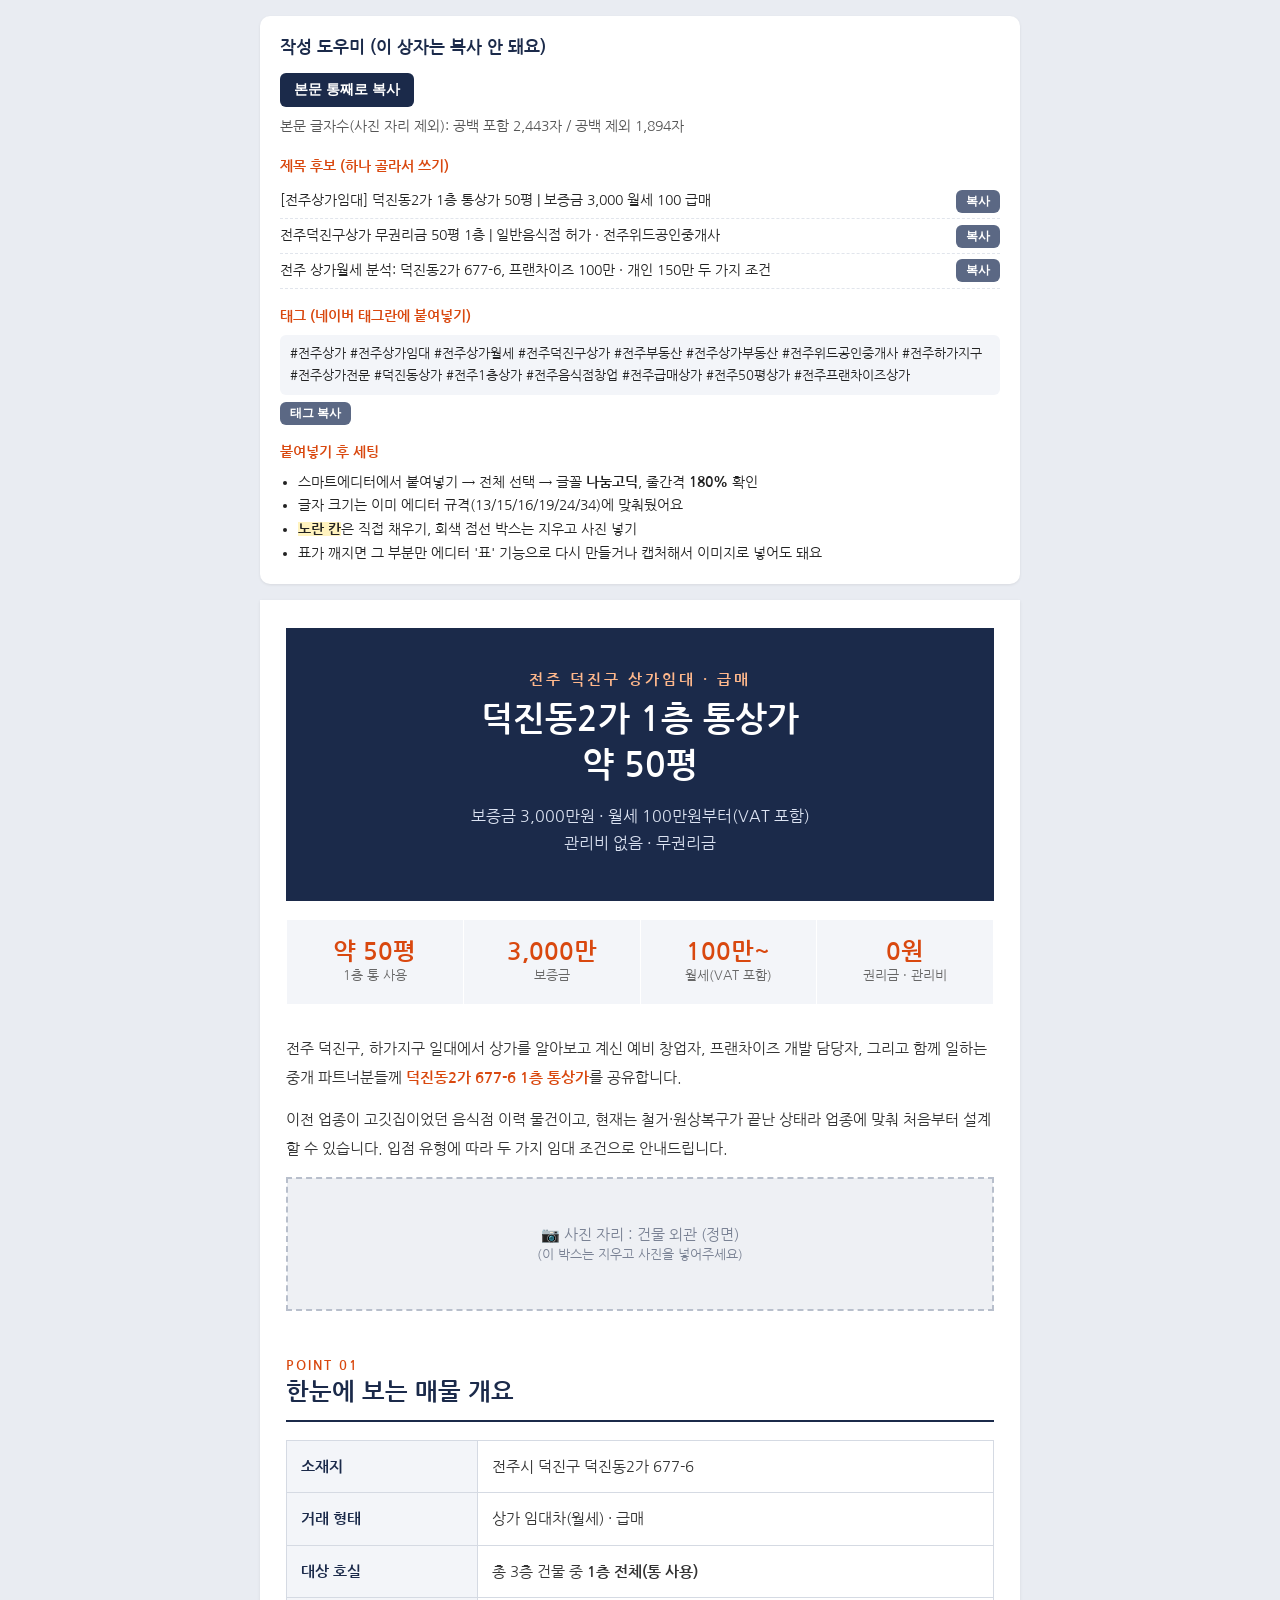
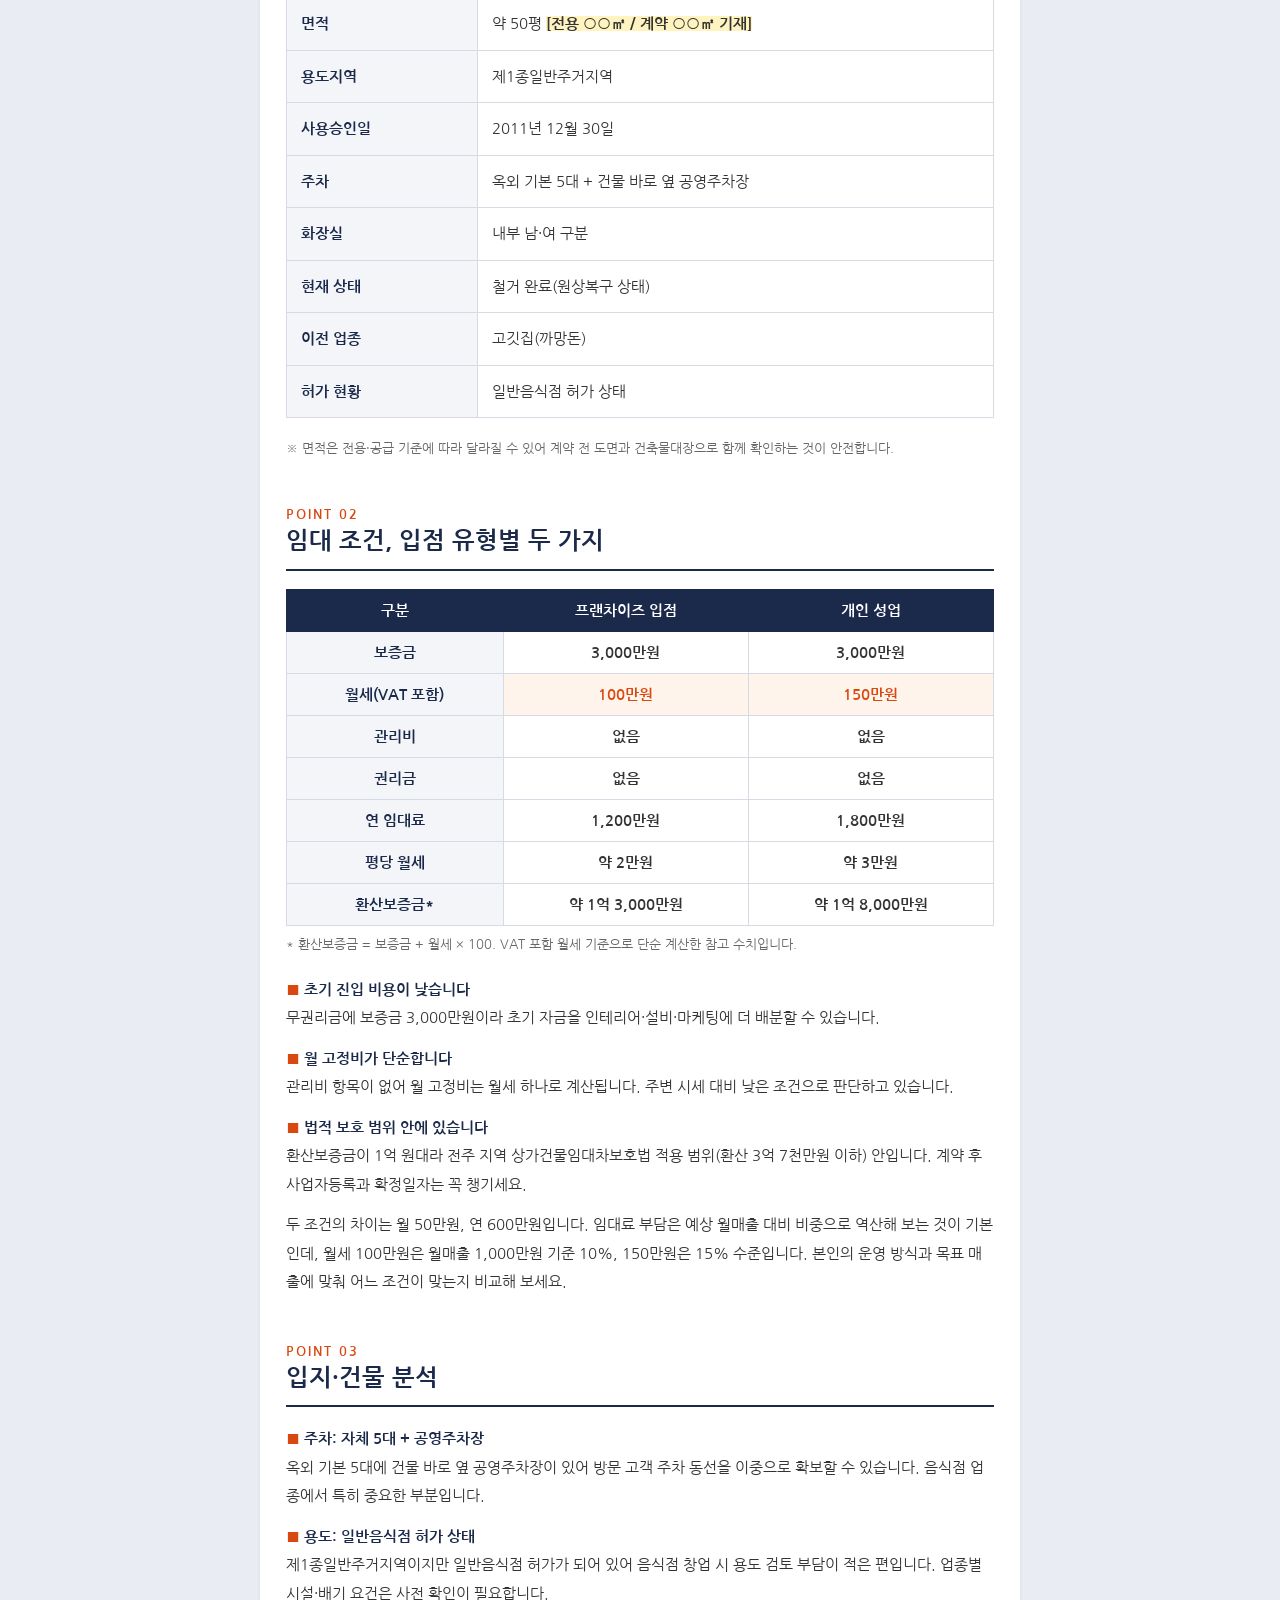
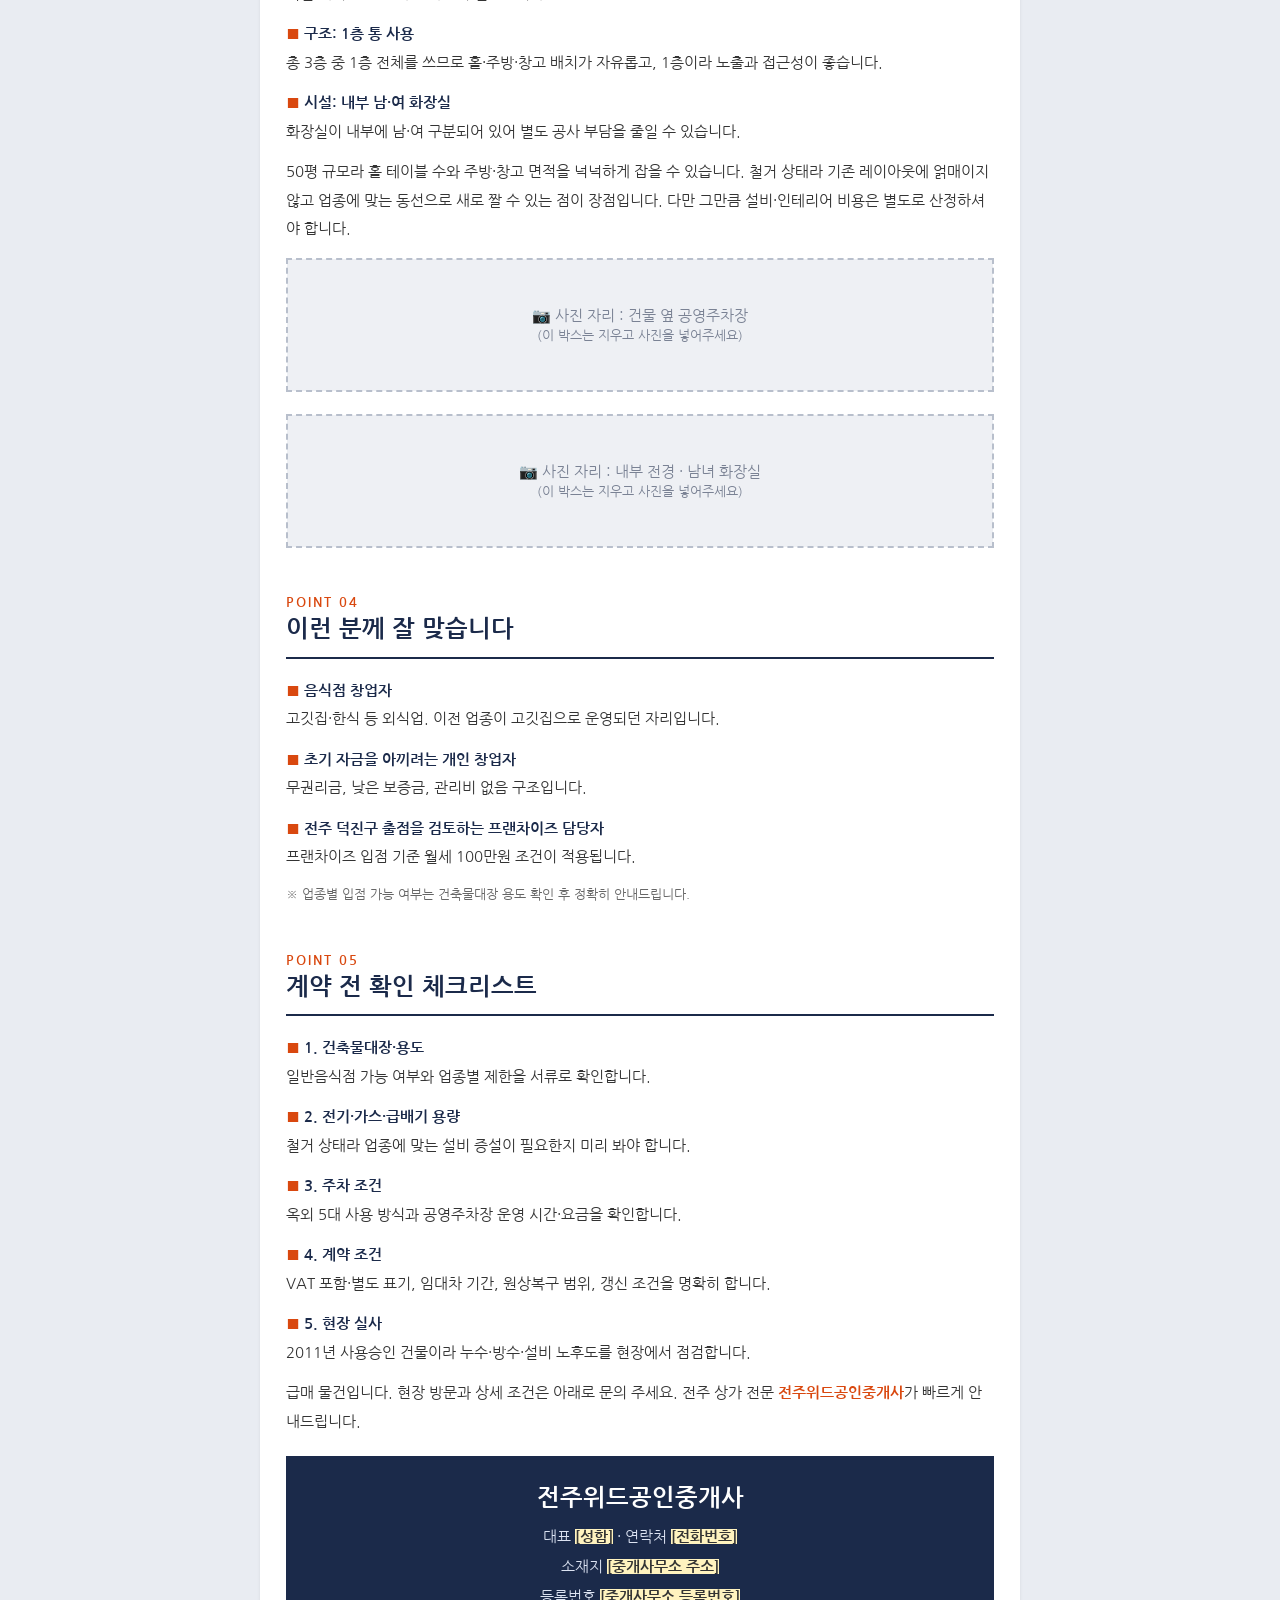
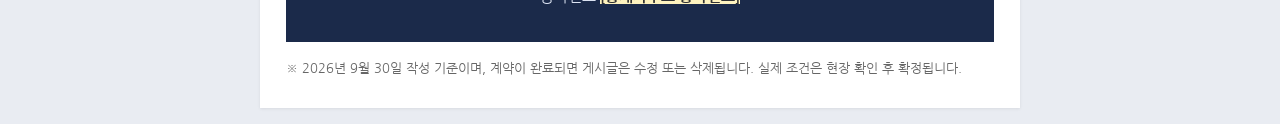
==== 02_WORKING/BLOG/naver_blog_jeonju_deokjin_sanggu_v1.html @ 14309a34 "docs: 네이버 블로그 초안 추가 (전주 덕진동2가 상가임대) Co-Authored-By: Claude Sonnet 5.5 <noreply@anthropic.com> Claude" ====
<!DOCTYPE html>
<html lang="ko">
<head>
<meta charset="utf-8">
<meta name="viewport" content="width=device-width, initial-scale=1">
<title>네이버 블로그 초안 덕진동2가</title>
<link href="https://fonts.googleapis.com/css2?family=Nanum+Gothic:wght@400;700&display=swap" rel="stylesheet">
<style>
  body { margin:0; background:#E9ECF2; font-family:'Nanum Gothic','Malgun Gothic',sans-serif; color:#222; }
  .wrap { max-width:760px; margin:0 auto; padding:16px; }
  .helper { background:#fff; border-radius:10px; padding:18px 20px; margin-bottom:16px; font-size:14px; line-height:1.7; box-shadow:0 1px 3px rgba(0,0,0,.08); }
  .helper h1 { font-size:17px; margin:0 0 10px; color:#1B2A4A; }
  .helper h2 { font-size:14px; margin:16px 0 6px; color:#D9480F; }
  .helper button { cursor:pointer; border:0; border-radius:6px; padding:8px 14px; font-size:14px; font-weight:bold; background:#1B2A4A; color:#fff; }
  .helper button.sm { padding:3px 10px; font-size:12px; margin-left:6px; background:#5B6884; }
  .helper .row { display:flex; align-items:center; justify-content:space-between; gap:8px; padding:5px 0; border-bottom:1px dashed #E1E5EC; }
  .helper .tags { word-break:break-all; background:#F3F5F9; padding:8px 10px; border-radius:6px; font-size:13px; }
  .helper .msg { display:inline-block; margin-left:10px; color:#0B7A3B; font-weight:bold; }
  .helper ul { margin:4px 0 0; padding-left:18px; }
  .stage { background:#fff; padding:28px 26px; box-shadow:0 1px 3px rgba(0,0,0,.08); }
</style>
</head>
<body>
<div class="wrap">

<div class="helper">
  <h1>작성 도우미 (이 상자는 복사 안 돼요)</h1>
  <button onclick="copyPost()">본문 통째로 복사</button><span class="msg" id="msg"></span>
  <div style="margin-top:8px;color:#555;" id="count"></div>

  <h2>제목 후보 (하나 골라서 쓰기)</h2>
  <div class="row"><span>[전주상가임대] 덕진동2가 1층 통상가 50평 | 보증금 3,000 월세 100 급매</span><button class="sm" onclick="copyText(this,'[전주상가임대] 덕진동2가 1층 통상가 50평 | 보증금 3,000 월세 100 급매')">복사</button></div><div class="row"><span>전주덕진구상가 무권리금 50평 1층 | 일반음식점 허가 · 전주위드공인중개사</span><button class="sm" onclick="copyText(this,'전주덕진구상가 무권리금 50평 1층 | 일반음식점 허가 · 전주위드공인중개사')">복사</button></div><div class="row"><span>전주 상가월세 분석: 덕진동2가 677-6, 프랜차이즈 100만 · 개인 150만 두 가지 조건</span><button class="sm" onclick="copyText(this,'전주 상가월세 분석: 덕진동2가 677-6, 프랜차이즈 100만 · 개인 150만 두 가지 조건')">복사</button></div>

  <h2>태그 (네이버 태그란에 붙여넣기)</h2>
  <div class="tags" id="tags">#전주상가 #전주상가임대 #전주상가월세 #전주덕진구상가 #전주부동산 #전주상가부동산 #전주위드공인중개사 #전주하가지구 #전주상가전문 #덕진동상가 #전주1층상가 #전주음식점창업 #전주급매상가 #전주50평상가 #전주프랜차이즈상가</div>
  <div style="margin-top:6px;"><button class="sm" style="margin-left:0" onclick="copyText(this, document.getElementById('tags').textContent)">태그 복사</button></div>

  <h2>붙여넣기 후 세팅</h2>
  <ul>
    <li>스마트에디터에서 붙여넣기 → 전체 선택 → 글꼴 <b>나눔고딕</b>, 줄간격 <b>180%</b> 확인</li>
    <li>글자 크기는 이미 에디터 규격(13/15/16/19/24/34)에 맞춰뒀어요</li>
    <li><span style="background:#FFF3BF;font-weight:bold;">노란 칸</span>은 직접 채우기, 회색 점선 박스는 지우고 사진 넣기</li>
    <li>표가 깨지면 그 부분만 에디터 '표' 기능으로 다시 만들거나 캡처해서 이미지로 넣어도 돼요</li>
  </ul>
</div>

<div class="stage">
<div id="post">
<table width="100%" cellpadding="0" cellspacing="0" border="0" style="margin:0 0 18px;border-collapse:collapse;"><tr><td align="center" bgcolor="#1B2A4A" style="font-family:'나눔고딕','Nanum Gothic','Malgun Gothic',sans-serif;padding:44px 20px;"><p style="font-family:'나눔고딕','Nanum Gothic','Malgun Gothic',sans-serif;margin:0 0 10px;font-size:15px;font-weight:bold;color:#FFB88C;letter-spacing:3px;">전주 덕진구 상가임대 · 급매</p><p style="font-family:'나눔고딕','Nanum Gothic','Malgun Gothic',sans-serif;margin:0 0 14px;font-size:34px;font-weight:bold;color:#FFFFFF;line-height:1.35;">덕진동2가 1층 통상가<br>약 50평</p><p style="font-family:'나눔고딕','Nanum Gothic','Malgun Gothic',sans-serif;margin:0;font-size:16px;color:#DCE3F2;line-height:1.7;">보증금 3,000만원 · 월세 100만원부터(VAT 포함)<br>관리비 없음 · 무권리금</p></td></tr></table>
<table width="100%" cellpadding="0" cellspacing="0" border="0" style="margin:0 0 30px;border-collapse:collapse;"><tr><td align="center" bgcolor="#F3F5F9" width="25%" style="font-family:'나눔고딕','Nanum Gothic','Malgun Gothic',sans-serif;padding:20px 4px;border:1px solid #FFFFFF;"><p style="font-family:'나눔고딕','Nanum Gothic','Malgun Gothic',sans-serif;margin:0 0 4px;font-size:24px;font-weight:bold;color:#D9480F;">약 50평</p><p style="font-family:'나눔고딕','Nanum Gothic','Malgun Gothic',sans-serif;margin:0;font-size:13px;color:#666666;">1층 통 사용</p></td><td align="center" bgcolor="#F3F5F9" width="25%" style="font-family:'나눔고딕','Nanum Gothic','Malgun Gothic',sans-serif;padding:20px 4px;border:1px solid #FFFFFF;"><p style="font-family:'나눔고딕','Nanum Gothic','Malgun Gothic',sans-serif;margin:0 0 4px;font-size:24px;font-weight:bold;color:#D9480F;">3,000만</p><p style="font-family:'나눔고딕','Nanum Gothic','Malgun Gothic',sans-serif;margin:0;font-size:13px;color:#666666;">보증금</p></td><td align="center" bgcolor="#F3F5F9" width="25%" style="font-family:'나눔고딕','Nanum Gothic','Malgun Gothic',sans-serif;padding:20px 4px;border:1px solid #FFFFFF;"><p style="font-family:'나눔고딕','Nanum Gothic','Malgun Gothic',sans-serif;margin:0 0 4px;font-size:24px;font-weight:bold;color:#D9480F;">100만~</p><p style="font-family:'나눔고딕','Nanum Gothic','Malgun Gothic',sans-serif;margin:0;font-size:13px;color:#666666;">월세(VAT 포함)</p></td><td align="center" bgcolor="#F3F5F9" width="25%" style="font-family:'나눔고딕','Nanum Gothic','Malgun Gothic',sans-serif;padding:20px 4px;border:1px solid #FFFFFF;"><p style="font-family:'나눔고딕','Nanum Gothic','Malgun Gothic',sans-serif;margin:0 0 4px;font-size:24px;font-weight:bold;color:#D9480F;">0원</p><p style="font-family:'나눔고딕','Nanum Gothic','Malgun Gothic',sans-serif;margin:0;font-size:13px;color:#666666;">권리금 · 관리비</p></td></tr></table>
<p style="font-family:'나눔고딕','Nanum Gothic','Malgun Gothic',sans-serif;margin:0 0 14px;font-size:15px;line-height:1.9;color:#333333;text-align:left;">전주 덕진구, 하가지구 일대에서 상가를 알아보고 계신 예비 창업자, 프랜차이즈 개발 담당자, 그리고 함께 일하는 중개 파트너분들께 <b style="color:#D9480F;">덕진동2가 677-6 1층 통상가</b>를 공유합니다.</p>
<p style="font-family:'나눔고딕','Nanum Gothic','Malgun Gothic',sans-serif;margin:0 0 14px;font-size:15px;line-height:1.9;color:#333333;text-align:left;">이전 업종이 고깃집이었던 음식점 이력 물건이고, 현재는 철거·원상복구가 끝난 상태라 업종에 맞춰 처음부터 설계할 수 있습니다. 입점 유형에 따라 두 가지 임대 조건으로 안내드립니다.</p>
<table data-ph="1" width="100%" cellpadding="0" cellspacing="0" border="0" style="margin:6px 0 22px;border-collapse:collapse;"><tr><td align="center" bgcolor="#EEF0F4" style="font-family:'나눔고딕','Nanum Gothic','Malgun Gothic',sans-serif;padding:46px 10px;border:2px dashed #B8BFCC;font-size:15px;color:#7A8294;">📷 사진 자리 : 건물 외관 (정면)<br><span style="font-size:13px;">(이 박스는 지우고 사진을 넣어주세요)</span></td></tr></table>
<p style="font-family:'나눔고딕','Nanum Gothic','Malgun Gothic',sans-serif;margin:48px 0 4px;font-size:13px;font-weight:bold;color:#D9480F;letter-spacing:2px;">POINT 01</p>
<p style="font-family:'나눔고딕','Nanum Gothic','Malgun Gothic',sans-serif;margin:0 0 18px;padding-bottom:10px;font-size:24px;font-weight:bold;color:#1B2A4A;line-height:1.4;border-bottom:2px solid #1B2A4A;">한눈에 보는 매물 개요</p>
<table width="100%" cellpadding="0" cellspacing="0" border="0" style="margin:0 0 20px;border-collapse:collapse;">
<tr><td width="27%" bgcolor="#F3F5F9" style="font-family:'나눔고딕','Nanum Gothic','Malgun Gothic',sans-serif;padding:13px 14px;border:1px solid #D5DAE3;font-size:15px;font-weight:bold;color:#1B2A4A;">소재지</td><td style="font-family:'나눔고딕','Nanum Gothic','Malgun Gothic',sans-serif;padding:13px 14px;border:1px solid #D5DAE3;font-size:15px;color:#333333;line-height:1.7;">전주시 덕진구 덕진동2가 677-6</td></tr>
<tr><td width="27%" bgcolor="#F3F5F9" style="font-family:'나눔고딕','Nanum Gothic','Malgun Gothic',sans-serif;padding:13px 14px;border:1px solid #D5DAE3;font-size:15px;font-weight:bold;color:#1B2A4A;">거래 형태</td><td style="font-family:'나눔고딕','Nanum Gothic','Malgun Gothic',sans-serif;padding:13px 14px;border:1px solid #D5DAE3;font-size:15px;color:#333333;line-height:1.7;">상가 임대차(월세) · 급매</td></tr>
<tr><td width="27%" bgcolor="#F3F5F9" style="font-family:'나눔고딕','Nanum Gothic','Malgun Gothic',sans-serif;padding:13px 14px;border:1px solid #D5DAE3;font-size:15px;font-weight:bold;color:#1B2A4A;">대상 호실</td><td style="font-family:'나눔고딕','Nanum Gothic','Malgun Gothic',sans-serif;padding:13px 14px;border:1px solid #D5DAE3;font-size:15px;color:#333333;line-height:1.7;">총 3층 건물 중 <b>1층 전체(통 사용)</b></td></tr>
<tr><td width="27%" bgcolor="#F3F5F9" style="font-family:'나눔고딕','Nanum Gothic','Malgun Gothic',sans-serif;padding:13px 14px;border:1px solid #D5DAE3;font-size:15px;font-weight:bold;color:#1B2A4A;">면적</td><td style="font-family:'나눔고딕','Nanum Gothic','Malgun Gothic',sans-serif;padding:13px 14px;border:1px solid #D5DAE3;font-size:15px;color:#333333;line-height:1.7;">약 50평 <span style="background-color:#FFF3BF;font-weight:bold;color:#333333;">[전용 ○○㎡ / 계약 ○○㎡ 기재]</span></td></tr>
<tr><td width="27%" bgcolor="#F3F5F9" style="font-family:'나눔고딕','Nanum Gothic','Malgun Gothic',sans-serif;padding:13px 14px;border:1px solid #D5DAE3;font-size:15px;font-weight:bold;color:#1B2A4A;">용도지역</td><td style="font-family:'나눔고딕','Nanum Gothic','Malgun Gothic',sans-serif;padding:13px 14px;border:1px solid #D5DAE3;font-size:15px;color:#333333;line-height:1.7;">제1종일반주거지역</td></tr>
<tr><td width="27%" bgcolor="#F3F5F9" style="font-family:'나눔고딕','Nanum Gothic','Malgun Gothic',sans-serif;padding:13px 14px;border:1px solid #D5DAE3;font-size:15px;font-weight:bold;color:#1B2A4A;">사용승인일</td><td style="font-family:'나눔고딕','Nanum Gothic','Malgun Gothic',sans-serif;padding:13px 14px;border:1px solid #D5DAE3;font-size:15px;color:#333333;line-height:1.7;">2011년 12월 30일</td></tr>
<tr><td width="27%" bgcolor="#F3F5F9" style="font-family:'나눔고딕','Nanum Gothic','Malgun Gothic',sans-serif;padding:13px 14px;border:1px solid #D5DAE3;font-size:15px;font-weight:bold;color:#1B2A4A;">주차</td><td style="font-family:'나눔고딕','Nanum Gothic','Malgun Gothic',sans-serif;padding:13px 14px;border:1px solid #D5DAE3;font-size:15px;color:#333333;line-height:1.7;">옥외 기본 5대 + 건물 바로 옆 공영주차장</td></tr>
<tr><td width="27%" bgcolor="#F3F5F9" style="font-family:'나눔고딕','Nanum Gothic','Malgun Gothic',sans-serif;padding:13px 14px;border:1px solid #D5DAE3;font-size:15px;font-weight:bold;color:#1B2A4A;">화장실</td><td style="font-family:'나눔고딕','Nanum Gothic','Malgun Gothic',sans-serif;padding:13px 14px;border:1px solid #D5DAE3;font-size:15px;color:#333333;line-height:1.7;">내부 남·여 구분</td></tr>
<tr><td width="27%" bgcolor="#F3F5F9" style="font-family:'나눔고딕','Nanum Gothic','Malgun Gothic',sans-serif;padding:13px 14px;border:1px solid #D5DAE3;font-size:15px;font-weight:bold;color:#1B2A4A;">현재 상태</td><td style="font-family:'나눔고딕','Nanum Gothic','Malgun Gothic',sans-serif;padding:13px 14px;border:1px solid #D5DAE3;font-size:15px;color:#333333;line-height:1.7;">철거 완료(원상복구 상태)</td></tr>
<tr><td width="27%" bgcolor="#F3F5F9" style="font-family:'나눔고딕','Nanum Gothic','Malgun Gothic',sans-serif;padding:13px 14px;border:1px solid #D5DAE3;font-size:15px;font-weight:bold;color:#1B2A4A;">이전 업종</td><td style="font-family:'나눔고딕','Nanum Gothic','Malgun Gothic',sans-serif;padding:13px 14px;border:1px solid #D5DAE3;font-size:15px;color:#333333;line-height:1.7;">고깃집(까망돈)</td></tr>
<tr><td width="27%" bgcolor="#F3F5F9" style="font-family:'나눔고딕','Nanum Gothic','Malgun Gothic',sans-serif;padding:13px 14px;border:1px solid #D5DAE3;font-size:15px;font-weight:bold;color:#1B2A4A;">허가 현황</td><td style="font-family:'나눔고딕','Nanum Gothic','Malgun Gothic',sans-serif;padding:13px 14px;border:1px solid #D5DAE3;font-size:15px;color:#333333;line-height:1.7;">일반음식점 허가 상태</td></tr>
</table>
<p style="font-family:'나눔고딕','Nanum Gothic','Malgun Gothic',sans-serif;margin:0 0 6px;font-size:13px;line-height:1.7;color:#666666;text-align:left;">※ 면적은 전용·공급 기준에 따라 달라질 수 있어 계약 전 도면과 건축물대장으로 함께 확인하는 것이 안전합니다.</p>
<p style="font-family:'나눔고딕','Nanum Gothic','Malgun Gothic',sans-serif;margin:48px 0 4px;font-size:13px;font-weight:bold;color:#D9480F;letter-spacing:2px;">POINT 02</p>
<p style="font-family:'나눔고딕','Nanum Gothic','Malgun Gothic',sans-serif;margin:0 0 18px;padding-bottom:10px;font-size:24px;font-weight:bold;color:#1B2A4A;line-height:1.4;border-bottom:2px solid #1B2A4A;">임대 조건, 입점 유형별 두 가지</p>
<table width="100%" cellpadding="0" cellspacing="0" border="0" style="margin:0 0 8px;border-collapse:collapse;">
<tr><td align="center" bgcolor="#1B2A4A" style="font-family:'나눔고딕','Nanum Gothic','Malgun Gothic',sans-serif;padding:13px 8px;border:1px solid #1B2A4A;font-size:15px;font-weight:bold;color:#FFFFFF;">구분</td><td align="center" bgcolor="#1B2A4A" style="font-family:'나눔고딕','Nanum Gothic','Malgun Gothic',sans-serif;padding:13px 8px;border:1px solid #1B2A4A;font-size:15px;font-weight:bold;color:#FFFFFF;">프랜차이즈 입점</td><td align="center" bgcolor="#1B2A4A" style="font-family:'나눔고딕','Nanum Gothic','Malgun Gothic',sans-serif;padding:13px 8px;border:1px solid #1B2A4A;font-size:15px;font-weight:bold;color:#FFFFFF;">개인 성업</td></tr>
<tr><td align="center" bgcolor="#F3F5F9" style="font-family:'나눔고딕','Nanum Gothic','Malgun Gothic',sans-serif;padding:13px 8px;border:1px solid #D5DAE3;font-size:15px;font-weight:bold;color:#1B2A4A;">보증금</td><td align="center" bgcolor="#FFFFFF" style="font-family:'나눔고딕','Nanum Gothic','Malgun Gothic',sans-serif;padding:13px 8px;border:1px solid #D5DAE3;font-size:15px;font-weight:bold;color:#333333;">3,000만원</td><td align="center" bgcolor="#FFFFFF" style="font-family:'나눔고딕','Nanum Gothic','Malgun Gothic',sans-serif;padding:13px 8px;border:1px solid #D5DAE3;font-size:15px;font-weight:bold;color:#333333;">3,000만원</td></tr>
<tr><td align="center" bgcolor="#F3F5F9" style="font-family:'나눔고딕','Nanum Gothic','Malgun Gothic',sans-serif;padding:13px 8px;border:1px solid #D5DAE3;font-size:15px;font-weight:bold;color:#1B2A4A;">월세(VAT 포함)</td><td align="center" bgcolor="#FFF4EC" style="font-family:'나눔고딕','Nanum Gothic','Malgun Gothic',sans-serif;padding:13px 8px;border:1px solid #D5DAE3;font-size:15px;font-weight:bold;color:#D9480F;">100만원</td><td align="center" bgcolor="#FFF4EC" style="font-family:'나눔고딕','Nanum Gothic','Malgun Gothic',sans-serif;padding:13px 8px;border:1px solid #D5DAE3;font-size:15px;font-weight:bold;color:#D9480F;">150만원</td></tr>
<tr><td align="center" bgcolor="#F3F5F9" style="font-family:'나눔고딕','Nanum Gothic','Malgun Gothic',sans-serif;padding:13px 8px;border:1px solid #D5DAE3;font-size:15px;font-weight:bold;color:#1B2A4A;">관리비</td><td align="center" bgcolor="#FFFFFF" style="font-family:'나눔고딕','Nanum Gothic','Malgun Gothic',sans-serif;padding:13px 8px;border:1px solid #D5DAE3;font-size:15px;font-weight:bold;color:#333333;">없음</td><td align="center" bgcolor="#FFFFFF" style="font-family:'나눔고딕','Nanum Gothic','Malgun Gothic',sans-serif;padding:13px 8px;border:1px solid #D5DAE3;font-size:15px;font-weight:bold;color:#333333;">없음</td></tr>
<tr><td align="center" bgcolor="#F3F5F9" style="font-family:'나눔고딕','Nanum Gothic','Malgun Gothic',sans-serif;padding:13px 8px;border:1px solid #D5DAE3;font-size:15px;font-weight:bold;color:#1B2A4A;">권리금</td><td align="center" bgcolor="#FFFFFF" style="font-family:'나눔고딕','Nanum Gothic','Malgun Gothic',sans-serif;padding:13px 8px;border:1px solid #D5DAE3;font-size:15px;font-weight:bold;color:#333333;">없음</td><td align="center" bgcolor="#FFFFFF" style="font-family:'나눔고딕','Nanum Gothic','Malgun Gothic',sans-serif;padding:13px 8px;border:1px solid #D5DAE3;font-size:15px;font-weight:bold;color:#333333;">없음</td></tr>
<tr><td align="center" bgcolor="#F3F5F9" style="font-family:'나눔고딕','Nanum Gothic','Malgun Gothic',sans-serif;padding:13px 8px;border:1px solid #D5DAE3;font-size:15px;font-weight:bold;color:#1B2A4A;">연 임대료</td><td align="center" bgcolor="#FFFFFF" style="font-family:'나눔고딕','Nanum Gothic','Malgun Gothic',sans-serif;padding:13px 8px;border:1px solid #D5DAE3;font-size:15px;font-weight:bold;color:#333333;">1,200만원</td><td align="center" bgcolor="#FFFFFF" style="font-family:'나눔고딕','Nanum Gothic','Malgun Gothic',sans-serif;padding:13px 8px;border:1px solid #D5DAE3;font-size:15px;font-weight:bold;color:#333333;">1,800만원</td></tr>
<tr><td align="center" bgcolor="#F3F5F9" style="font-family:'나눔고딕','Nanum Gothic','Malgun Gothic',sans-serif;padding:13px 8px;border:1px solid #D5DAE3;font-size:15px;font-weight:bold;color:#1B2A4A;">평당 월세</td><td align="center" bgcolor="#FFFFFF" style="font-family:'나눔고딕','Nanum Gothic','Malgun Gothic',sans-serif;padding:13px 8px;border:1px solid #D5DAE3;font-size:15px;font-weight:bold;color:#333333;">약 2만원</td><td align="center" bgcolor="#FFFFFF" style="font-family:'나눔고딕','Nanum Gothic','Malgun Gothic',sans-serif;padding:13px 8px;border:1px solid #D5DAE3;font-size:15px;font-weight:bold;color:#333333;">약 3만원</td></tr>
<tr><td align="center" bgcolor="#F3F5F9" style="font-family:'나눔고딕','Nanum Gothic','Malgun Gothic',sans-serif;padding:13px 8px;border:1px solid #D5DAE3;font-size:15px;font-weight:bold;color:#1B2A4A;">환산보증금*</td><td align="center" bgcolor="#FFFFFF" style="font-family:'나눔고딕','Nanum Gothic','Malgun Gothic',sans-serif;padding:13px 8px;border:1px solid #D5DAE3;font-size:15px;font-weight:bold;color:#333333;">약 1억 3,000만원</td><td align="center" bgcolor="#FFFFFF" style="font-family:'나눔고딕','Nanum Gothic','Malgun Gothic',sans-serif;padding:13px 8px;border:1px solid #D5DAE3;font-size:15px;font-weight:bold;color:#333333;">약 1억 8,000만원</td></tr>
</table>
<p style="font-family:'나눔고딕','Nanum Gothic','Malgun Gothic',sans-serif;margin:0 0 20px;font-size:13px;line-height:1.7;color:#666666;text-align:left;">* 환산보증금 = 보증금 + 월세 × 100. VAT 포함 월세 기준으로 단순 계산한 참고 수치입니다.</p>
<p style="font-family:'나눔고딕','Nanum Gothic','Malgun Gothic',sans-serif;margin:0 0 12px;font-size:15px;line-height:1.9;color:#333333;"><b style="color:#D9480F;">■</b> <b style="color:#1B2A4A;">초기 진입 비용이 낮습니다</b><br>무권리금에 보증금 3,000만원이라 초기 자금을 인테리어·설비·마케팅에 더 배분할 수 있습니다.</p>
<p style="font-family:'나눔고딕','Nanum Gothic','Malgun Gothic',sans-serif;margin:0 0 12px;font-size:15px;line-height:1.9;color:#333333;"><b style="color:#D9480F;">■</b> <b style="color:#1B2A4A;">월 고정비가 단순합니다</b><br>관리비 항목이 없어 월 고정비는 월세 하나로 계산됩니다. 주변 시세 대비 낮은 조건으로 판단하고 있습니다.</p>
<p style="font-family:'나눔고딕','Nanum Gothic','Malgun Gothic',sans-serif;margin:0 0 12px;font-size:15px;line-height:1.9;color:#333333;"><b style="color:#D9480F;">■</b> <b style="color:#1B2A4A;">법적 보호 범위 안에 있습니다</b><br>환산보증금이 1억 원대라 전주 지역 상가건물임대차보호법 적용 범위(환산 3억 7천만원 이하) 안입니다. 계약 후 사업자등록과 확정일자는 꼭 챙기세요.</p>
<p style="font-family:'나눔고딕','Nanum Gothic','Malgun Gothic',sans-serif;margin:0 0 14px;font-size:15px;line-height:1.9;color:#333333;text-align:left;">두 조건의 차이는 월 50만원, 연 600만원입니다. 임대료 부담은 예상 월매출 대비 비중으로 역산해 보는 것이 기본인데, 월세 100만원은 월매출 1,000만원 기준 10%, 150만원은 15% 수준입니다. 본인의 운영 방식과 목표 매출에 맞춰 어느 조건이 맞는지 비교해 보세요.</p>
<p style="font-family:'나눔고딕','Nanum Gothic','Malgun Gothic',sans-serif;margin:48px 0 4px;font-size:13px;font-weight:bold;color:#D9480F;letter-spacing:2px;">POINT 03</p>
<p style="font-family:'나눔고딕','Nanum Gothic','Malgun Gothic',sans-serif;margin:0 0 18px;padding-bottom:10px;font-size:24px;font-weight:bold;color:#1B2A4A;line-height:1.4;border-bottom:2px solid #1B2A4A;">입지·건물 분석</p>
<p style="font-family:'나눔고딕','Nanum Gothic','Malgun Gothic',sans-serif;margin:0 0 12px;font-size:15px;line-height:1.9;color:#333333;"><b style="color:#D9480F;">■</b> <b style="color:#1B2A4A;">주차: 자체 5대 + 공영주차장</b><br>옥외 기본 5대에 건물 바로 옆 공영주차장이 있어 방문 고객 주차 동선을 이중으로 확보할 수 있습니다. 음식점 업종에서 특히 중요한 부분입니다.</p>
<p style="font-family:'나눔고딕','Nanum Gothic','Malgun Gothic',sans-serif;margin:0 0 12px;font-size:15px;line-height:1.9;color:#333333;"><b style="color:#D9480F;">■</b> <b style="color:#1B2A4A;">용도: 일반음식점 허가 상태</b><br>제1종일반주거지역이지만 일반음식점 허가가 되어 있어 음식점 창업 시 용도 검토 부담이 적은 편입니다. 업종별 시설·배기 요건은 사전 확인이 필요합니다.</p>
<p style="font-family:'나눔고딕','Nanum Gothic','Malgun Gothic',sans-serif;margin:0 0 12px;font-size:15px;line-height:1.9;color:#333333;"><b style="color:#D9480F;">■</b> <b style="color:#1B2A4A;">구조: 1층 통 사용</b><br>총 3층 중 1층 전체를 쓰므로 홀·주방·창고 배치가 자유롭고, 1층이라 노출과 접근성이 좋습니다.</p>
<p style="font-family:'나눔고딕','Nanum Gothic','Malgun Gothic',sans-serif;margin:0 0 12px;font-size:15px;line-height:1.9;color:#333333;"><b style="color:#D9480F;">■</b> <b style="color:#1B2A4A;">시설: 내부 남·여 화장실</b><br>화장실이 내부에 남·여 구분되어 있어 별도 공사 부담을 줄일 수 있습니다.</p>
<p style="font-family:'나눔고딕','Nanum Gothic','Malgun Gothic',sans-serif;margin:0 0 14px;font-size:15px;line-height:1.9;color:#333333;text-align:left;">50평 규모라 홀 테이블 수와 주방·창고 면적을 넉넉하게 잡을 수 있습니다. 철거 상태라 기존 레이아웃에 얽매이지 않고 업종에 맞는 동선으로 새로 짤 수 있는 점이 장점입니다. 다만 그만큼 설비·인테리어 비용은 별도로 산정하셔야 합니다.</p>
<table data-ph="1" width="100%" cellpadding="0" cellspacing="0" border="0" style="margin:6px 0 22px;border-collapse:collapse;"><tr><td align="center" bgcolor="#EEF0F4" style="font-family:'나눔고딕','Nanum Gothic','Malgun Gothic',sans-serif;padding:46px 10px;border:2px dashed #B8BFCC;font-size:15px;color:#7A8294;">📷 사진 자리 : 건물 옆 공영주차장<br><span style="font-size:13px;">(이 박스는 지우고 사진을 넣어주세요)</span></td></tr></table>
<table data-ph="1" width="100%" cellpadding="0" cellspacing="0" border="0" style="margin:6px 0 22px;border-collapse:collapse;"><tr><td align="center" bgcolor="#EEF0F4" style="font-family:'나눔고딕','Nanum Gothic','Malgun Gothic',sans-serif;padding:46px 10px;border:2px dashed #B8BFCC;font-size:15px;color:#7A8294;">📷 사진 자리 : 내부 전경 · 남녀 화장실<br><span style="font-size:13px;">(이 박스는 지우고 사진을 넣어주세요)</span></td></tr></table>
<p style="font-family:'나눔고딕','Nanum Gothic','Malgun Gothic',sans-serif;margin:48px 0 4px;font-size:13px;font-weight:bold;color:#D9480F;letter-spacing:2px;">POINT 04</p>
<p style="font-family:'나눔고딕','Nanum Gothic','Malgun Gothic',sans-serif;margin:0 0 18px;padding-bottom:10px;font-size:24px;font-weight:bold;color:#1B2A4A;line-height:1.4;border-bottom:2px solid #1B2A4A;">이런 분께 잘 맞습니다</p>
<p style="font-family:'나눔고딕','Nanum Gothic','Malgun Gothic',sans-serif;margin:0 0 12px;font-size:15px;line-height:1.9;color:#333333;"><b style="color:#D9480F;">■</b> <b style="color:#1B2A4A;">음식점 창업자</b><br>고깃집·한식 등 외식업. 이전 업종이 고깃집으로 운영되던 자리입니다.</p>
<p style="font-family:'나눔고딕','Nanum Gothic','Malgun Gothic',sans-serif;margin:0 0 12px;font-size:15px;line-height:1.9;color:#333333;"><b style="color:#D9480F;">■</b> <b style="color:#1B2A4A;">초기 자금을 아끼려는 개인 창업자</b><br>무권리금, 낮은 보증금, 관리비 없음 구조입니다.</p>
<p style="font-family:'나눔고딕','Nanum Gothic','Malgun Gothic',sans-serif;margin:0 0 12px;font-size:15px;line-height:1.9;color:#333333;"><b style="color:#D9480F;">■</b> <b style="color:#1B2A4A;">전주 덕진구 출점을 검토하는 프랜차이즈 담당자</b><br>프랜차이즈 입점 기준 월세 100만원 조건이 적용됩니다.</p>
<p style="font-family:'나눔고딕','Nanum Gothic','Malgun Gothic',sans-serif;margin:0 0 6px;font-size:13px;line-height:1.7;color:#666666;text-align:left;">※ 업종별 입점 가능 여부는 건축물대장 용도 확인 후 정확히 안내드립니다.</p>
<p style="font-family:'나눔고딕','Nanum Gothic','Malgun Gothic',sans-serif;margin:48px 0 4px;font-size:13px;font-weight:bold;color:#D9480F;letter-spacing:2px;">POINT 05</p>
<p style="font-family:'나눔고딕','Nanum Gothic','Malgun Gothic',sans-serif;margin:0 0 18px;padding-bottom:10px;font-size:24px;font-weight:bold;color:#1B2A4A;line-height:1.4;border-bottom:2px solid #1B2A4A;">계약 전 확인 체크리스트</p>
<p style="font-family:'나눔고딕','Nanum Gothic','Malgun Gothic',sans-serif;margin:0 0 12px;font-size:15px;line-height:1.9;color:#333333;"><b style="color:#D9480F;">■</b> <b style="color:#1B2A4A;">1. 건축물대장·용도</b><br>일반음식점 가능 여부와 업종별 제한을 서류로 확인합니다.</p>
<p style="font-family:'나눔고딕','Nanum Gothic','Malgun Gothic',sans-serif;margin:0 0 12px;font-size:15px;line-height:1.9;color:#333333;"><b style="color:#D9480F;">■</b> <b style="color:#1B2A4A;">2. 전기·가스·급배기 용량</b><br>철거 상태라 업종에 맞는 설비 증설이 필요한지 미리 봐야 합니다.</p>
<p style="font-family:'나눔고딕','Nanum Gothic','Malgun Gothic',sans-serif;margin:0 0 12px;font-size:15px;line-height:1.9;color:#333333;"><b style="color:#D9480F;">■</b> <b style="color:#1B2A4A;">3. 주차 조건</b><br>옥외 5대 사용 방식과 공영주차장 운영 시간·요금을 확인합니다.</p>
<p style="font-family:'나눔고딕','Nanum Gothic','Malgun Gothic',sans-serif;margin:0 0 12px;font-size:15px;line-height:1.9;color:#333333;"><b style="color:#D9480F;">■</b> <b style="color:#1B2A4A;">4. 계약 조건</b><br>VAT 포함·별도 표기, 임대차 기간, 원상복구 범위, 갱신 조건을 명확히 합니다.</p>
<p style="font-family:'나눔고딕','Nanum Gothic','Malgun Gothic',sans-serif;margin:0 0 12px;font-size:15px;line-height:1.9;color:#333333;"><b style="color:#D9480F;">■</b> <b style="color:#1B2A4A;">5. 현장 실사</b><br>2011년 사용승인 건물이라 누수·방수·설비 노후도를 현장에서 점검합니다.</p>
<p style="font-family:'나눔고딕','Nanum Gothic','Malgun Gothic',sans-serif;margin:0 0 20px;font-size:15px;line-height:1.9;color:#333333;text-align:left;">급매 물건입니다. 현장 방문과 상세 조건은 아래로 문의 주세요. 전주 상가 전문 <b style="color:#D9480F;">전주위드공인중개사</b>가 빠르게 안내드립니다.</p>
<table width="100%" cellpadding="0" cellspacing="0" border="0" style="margin:0 0 16px;border-collapse:collapse;"><tr><td align="center" bgcolor="#1B2A4A" style="font-family:'나눔고딕','Nanum Gothic','Malgun Gothic',sans-serif;padding:30px 18px;"><p style="font-family:'나눔고딕','Nanum Gothic','Malgun Gothic',sans-serif;margin:0 0 12px;font-size:24px;font-weight:bold;color:#FFFFFF;">전주위드공인중개사</p><p style="font-family:'나눔고딕','Nanum Gothic','Malgun Gothic',sans-serif;margin:0;font-size:15px;color:#DCE3F2;line-height:2.0;">대표 <span style="background-color:#FFF3BF;font-weight:bold;color:#333333;">[성함]</span> · 연락처 <span style="background-color:#FFF3BF;font-weight:bold;color:#333333;">[전화번호]</span><br>소재지 <span style="background-color:#FFF3BF;font-weight:bold;color:#333333;">[중개사무소 주소]</span><br>등록번호 <span style="background-color:#FFF3BF;font-weight:bold;color:#333333;">[중개사무소 등록번호]</span></p></td></tr></table>
<p style="font-family:'나눔고딕','Nanum Gothic','Malgun Gothic',sans-serif;margin:0 0 0px;font-size:13px;line-height:1.7;color:#666666;text-align:left;">※ 2026년 9월 30일 작성 기준이며, 계약이 완료되면 게시글은 수정 또는 삭제됩니다. 실제 조건은 현장 확인 후 확정됩니다.</p>
</div>
</div>

</div>
<script>
function setMsg(t){ var m=document.getElementById('msg'); m.textContent=t; setTimeout(function(){m.textContent='';},2500); }
function copyPost(){
  var el=document.getElementById('post'), sel=window.getSelection(), r=document.createRange();
  sel.removeAllRanges(); r.selectNodeContents(el); sel.addRange(r);
  var ok=false; try{ ok=document.execCommand('copy'); }catch(e){}
  sel.removeAllRanges();
  setMsg(ok ? '복사됨! 에디터에 Ctrl+V' : '복사 실패: 본문을 드래그 후 Ctrl+C 해주세요');
}
function copyText(btn,t){
  var ta=document.createElement('textarea'); ta.value=t; document.body.appendChild(ta); ta.select();
  var ok=false; try{ ok=document.execCommand('copy'); }catch(e){}
  document.body.removeChild(ta);
  var old=btn.textContent; btn.textContent= ok ? '복사됨' : '실패'; setTimeout(function(){btn.textContent=old;},1500);
}
(function(){
  var c=document.getElementById('post').cloneNode(true);
  c.querySelectorAll('[data-ph]').forEach(function(n){n.remove();});
  var t=c.textContent.replace(/\s+/g,' ').trim();
  document.getElementById('count').textContent='본문 글자수(사진 자리 제외): 공백 포함 '+t.length.toLocaleString()+'자 / 공백 제외 '+t.replace(/ /g,'').length.toLocaleString()+'자';
})();
</script>
</body>
</html>
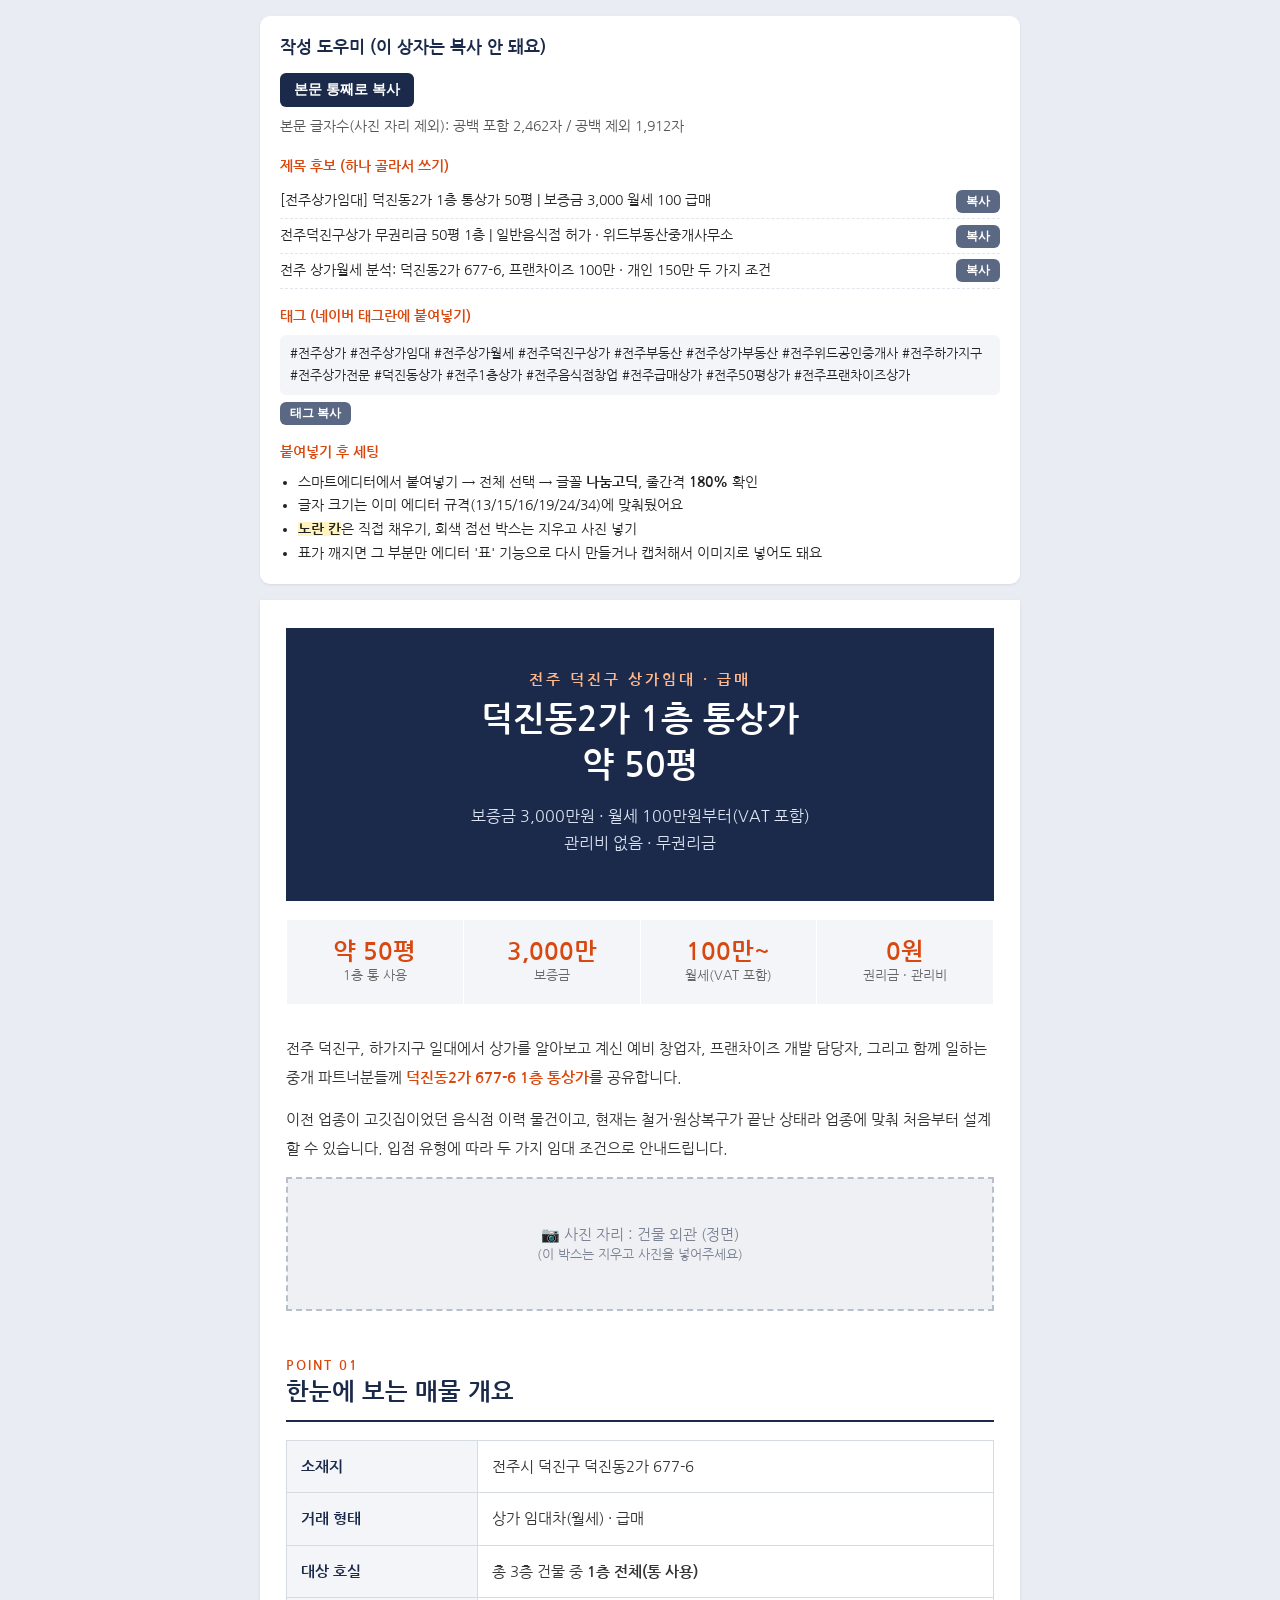
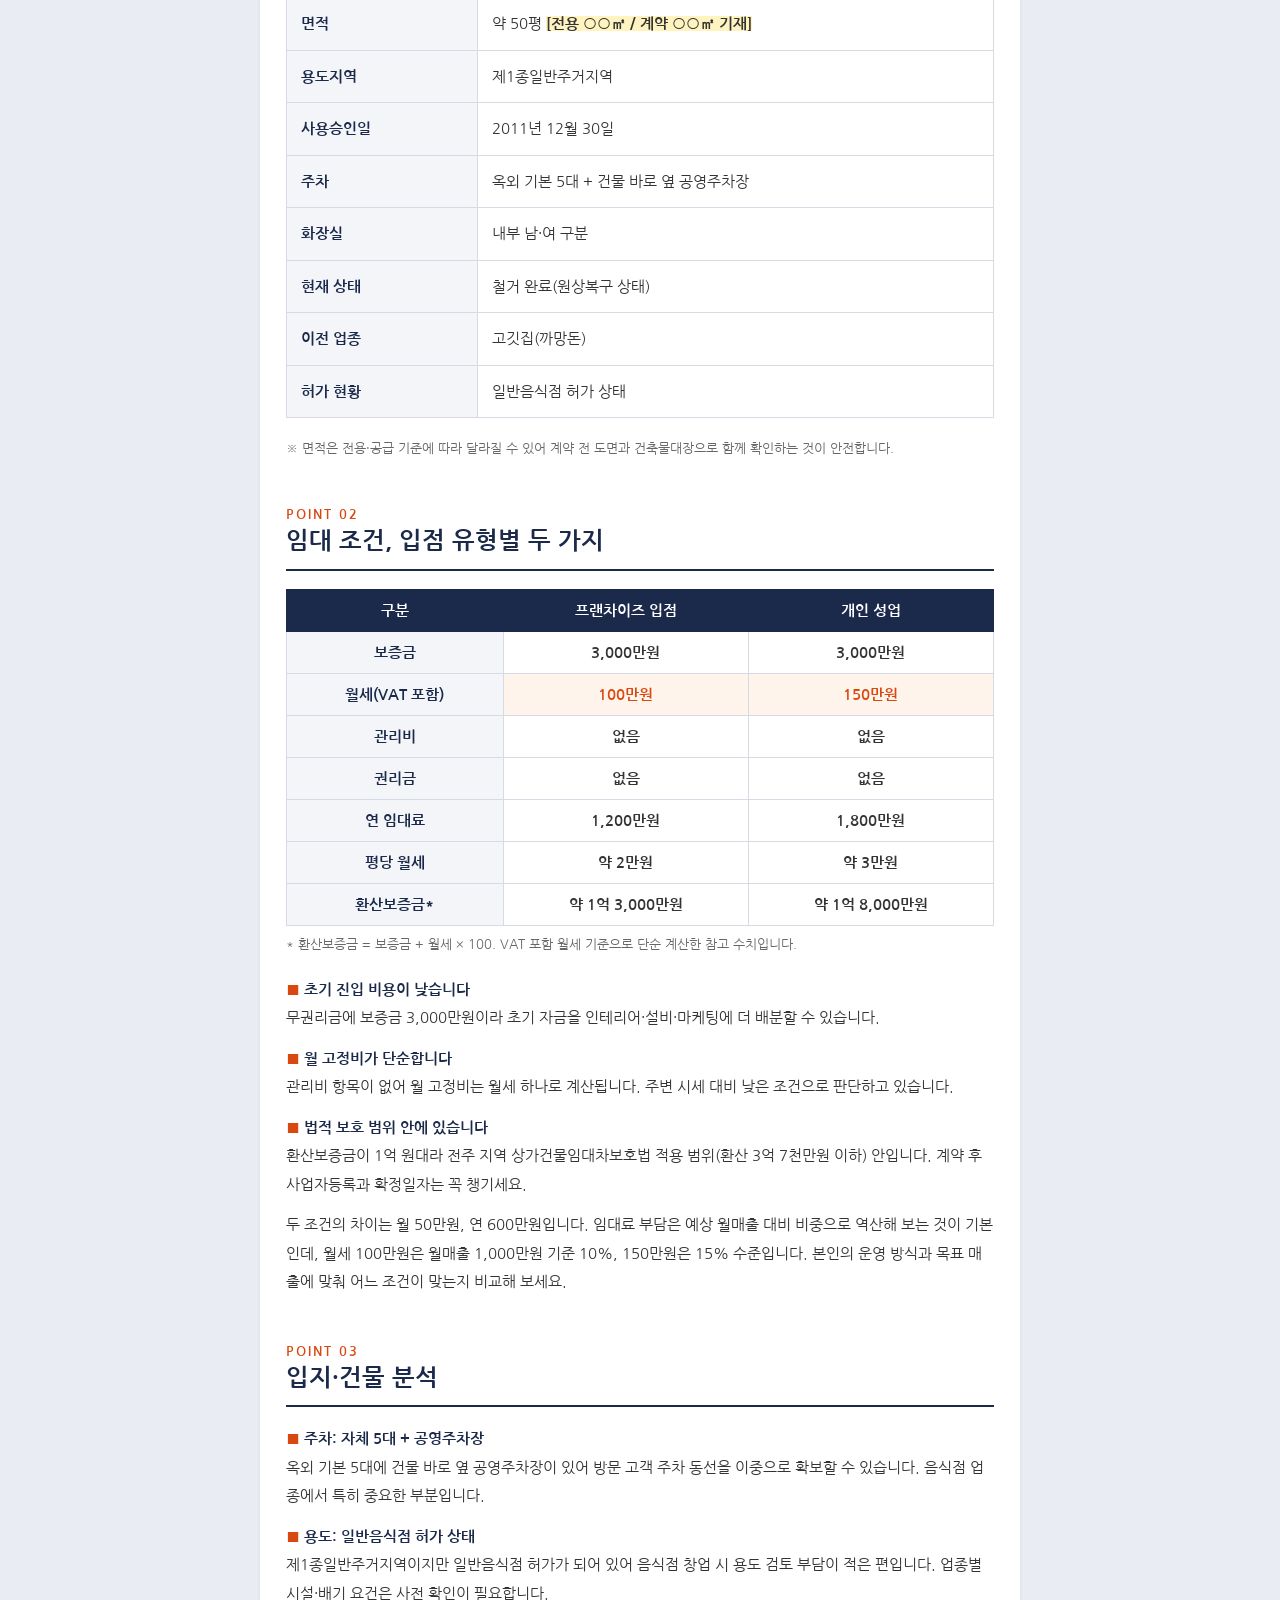
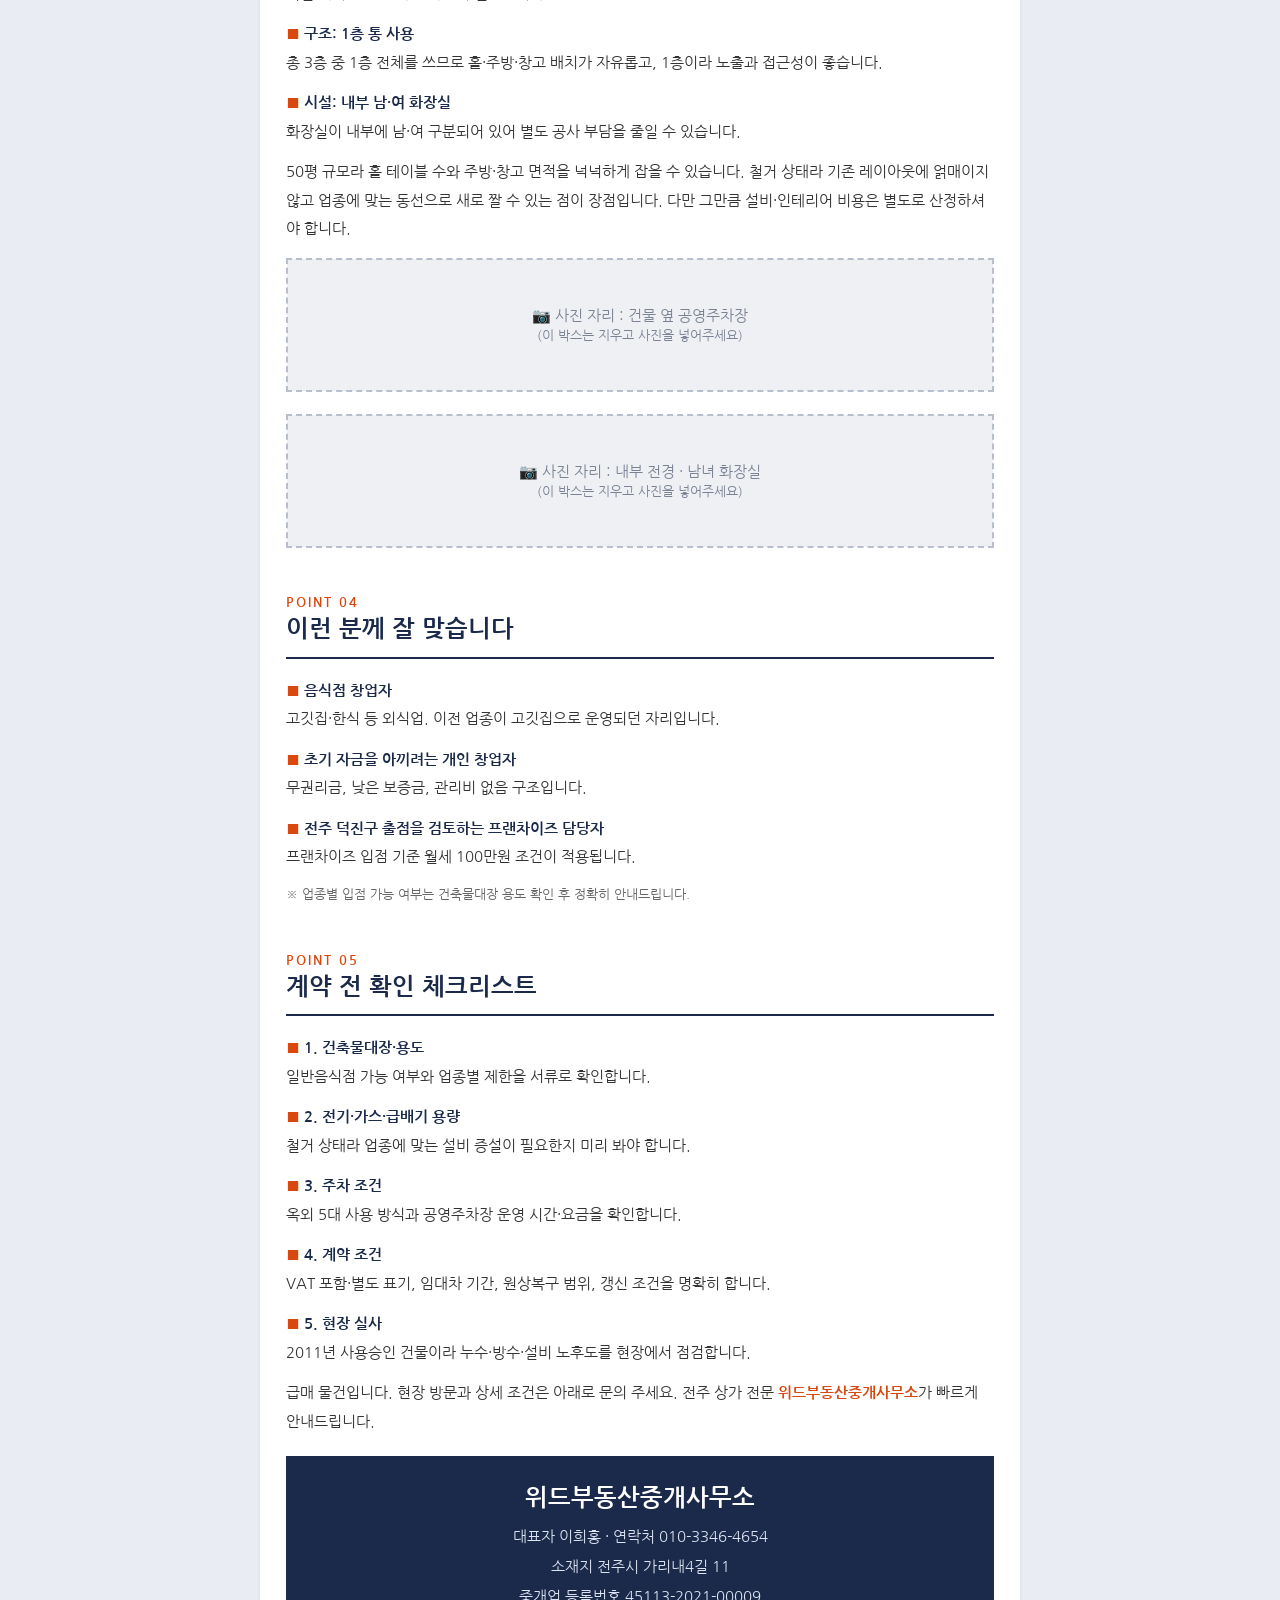
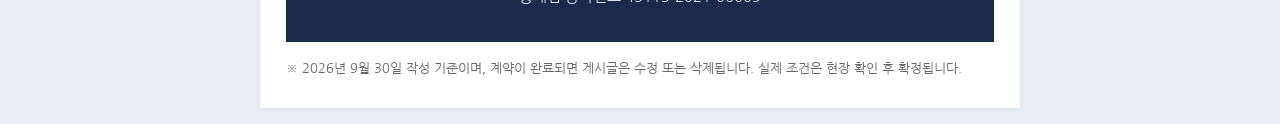
==== commit 44278aa8: "docs: 블로그 초안에 중개사무소 정보 반영 Co-Authored-By: Claude Sonnet 5.5 <noreply@anthropic.com> Claude-Session: " ====
--- a/02_WORKING/BLOG/naver_blog_jeonju_deokjin_sanggu_v1.html
+++ b/02_WORKING/BLOG/naver_blog_jeonju_deokjin_sanggu_v1.html
@@ -29,7 +29,7 @@
   <div style="margin-top:8px;color:#555;" id="count"></div>
 
   <h2>제목 후보 (하나 골라서 쓰기)</h2>
-  <div class="row"><span>[전주상가임대] 덕진동2가 1층 통상가 50평 | 보증금 3,000 월세 100 급매</span><button class="sm" onclick="copyText(this,'[전주상가임대] 덕진동2가 1층 통상가 50평 | 보증금 3,000 월세 100 급매')">복사</button></div><div class="row"><span>전주덕진구상가 무권리금 50평 1층 | 일반음식점 허가 · 전주위드공인중개사</span><button class="sm" onclick="copyText(this,'전주덕진구상가 무권리금 50평 1층 | 일반음식점 허가 · 전주위드공인중개사')">복사</button></div><div class="row"><span>전주 상가월세 분석: 덕진동2가 677-6, 프랜차이즈 100만 · 개인 150만 두 가지 조건</span><button class="sm" onclick="copyText(this,'전주 상가월세 분석: 덕진동2가 677-6, 프랜차이즈 100만 · 개인 150만 두 가지 조건')">복사</button></div>
+  <div class="row"><span>[전주상가임대] 덕진동2가 1층 통상가 50평 | 보증금 3,000 월세 100 급매</span><button class="sm" onclick="copyText(this,'[전주상가임대] 덕진동2가 1층 통상가 50평 | 보증금 3,000 월세 100 급매')">복사</button></div><div class="row"><span>전주덕진구상가 무권리금 50평 1층 | 일반음식점 허가 · 위드부동산중개사무소</span><button class="sm" onclick="copyText(this,'전주덕진구상가 무권리금 50평 1층 | 일반음식점 허가 · 위드부동산중개사무소')">복사</button></div><div class="row"><span>전주 상가월세 분석: 덕진동2가 677-6, 프랜차이즈 100만 · 개인 150만 두 가지 조건</span><button class="sm" onclick="copyText(this,'전주 상가월세 분석: 덕진동2가 677-6, 프랜차이즈 100만 · 개인 150만 두 가지 조건')">복사</button></div>
 
   <h2>태그 (네이버 태그란에 붙여넣기)</h2>
   <div class="tags" id="tags">#전주상가 #전주상가임대 #전주상가월세 #전주덕진구상가 #전주부동산 #전주상가부동산 #전주위드공인중개사 #전주하가지구 #전주상가전문 #덕진동상가 #전주1층상가 #전주음식점창업 #전주급매상가 #전주50평상가 #전주프랜차이즈상가</div>
@@ -106,8 +106,8 @@
 <p style="font-family:'나눔고딕','Nanum Gothic','Malgun Gothic',sans-serif;margin:0 0 12px;font-size:15px;line-height:1.9;color:#333333;"><b style="color:#D9480F;">■</b> <b style="color:#1B2A4A;">3. 주차 조건</b><br>옥외 5대 사용 방식과 공영주차장 운영 시간·요금을 확인합니다.</p>
 <p style="font-family:'나눔고딕','Nanum Gothic','Malgun Gothic',sans-serif;margin:0 0 12px;font-size:15px;line-height:1.9;color:#333333;"><b style="color:#D9480F;">■</b> <b style="color:#1B2A4A;">4. 계약 조건</b><br>VAT 포함·별도 표기, 임대차 기간, 원상복구 범위, 갱신 조건을 명확히 합니다.</p>
 <p style="font-family:'나눔고딕','Nanum Gothic','Malgun Gothic',sans-serif;margin:0 0 12px;font-size:15px;line-height:1.9;color:#333333;"><b style="color:#D9480F;">■</b> <b style="color:#1B2A4A;">5. 현장 실사</b><br>2011년 사용승인 건물이라 누수·방수·설비 노후도를 현장에서 점검합니다.</p>
-<p style="font-family:'나눔고딕','Nanum Gothic','Malgun Gothic',sans-serif;margin:0 0 20px;font-size:15px;line-height:1.9;color:#333333;text-align:left;">급매 물건입니다. 현장 방문과 상세 조건은 아래로 문의 주세요. 전주 상가 전문 <b style="color:#D9480F;">전주위드공인중개사</b>가 빠르게 안내드립니다.</p>
-<table width="100%" cellpadding="0" cellspacing="0" border="0" style="margin:0 0 16px;border-collapse:collapse;"><tr><td align="center" bgcolor="#1B2A4A" style="font-family:'나눔고딕','Nanum Gothic','Malgun Gothic',sans-serif;padding:30px 18px;"><p style="font-family:'나눔고딕','Nanum Gothic','Malgun Gothic',sans-serif;margin:0 0 12px;font-size:24px;font-weight:bold;color:#FFFFFF;">전주위드공인중개사</p><p style="font-family:'나눔고딕','Nanum Gothic','Malgun Gothic',sans-serif;margin:0;font-size:15px;color:#DCE3F2;line-height:2.0;">대표 <span style="background-color:#FFF3BF;font-weight:bold;color:#333333;">[성함]</span> · 연락처 <span style="background-color:#FFF3BF;font-weight:bold;color:#333333;">[전화번호]</span><br>소재지 <span style="background-color:#FFF3BF;font-weight:bold;color:#333333;">[중개사무소 주소]</span><br>등록번호 <span style="background-color:#FFF3BF;font-weight:bold;color:#333333;">[중개사무소 등록번호]</span></p></td></tr></table>
+<p style="font-family:'나눔고딕','Nanum Gothic','Malgun Gothic',sans-serif;margin:0 0 20px;font-size:15px;line-height:1.9;color:#333333;text-align:left;">급매 물건입니다. 현장 방문과 상세 조건은 아래로 문의 주세요. 전주 상가 전문 <b style="color:#D9480F;">위드부동산중개사무소</b>가 빠르게 안내드립니다.</p>
+<table width="100%" cellpadding="0" cellspacing="0" border="0" style="margin:0 0 16px;border-collapse:collapse;"><tr><td align="center" bgcolor="#1B2A4A" style="font-family:'나눔고딕','Nanum Gothic','Malgun Gothic',sans-serif;padding:30px 18px;"><p style="font-family:'나눔고딕','Nanum Gothic','Malgun Gothic',sans-serif;margin:0 0 12px;font-size:24px;font-weight:bold;color:#FFFFFF;">위드부동산중개사무소</p><p style="font-family:'나눔고딕','Nanum Gothic','Malgun Gothic',sans-serif;margin:0;font-size:15px;color:#DCE3F2;line-height:2.0;">대표자 이희홍 · 연락처 010-3346-4654<br>소재지 전주시 가리내4길 11<br>중개업 등록번호 45113-2021-00009</p></td></tr></table>
 <p style="font-family:'나눔고딕','Nanum Gothic','Malgun Gothic',sans-serif;margin:0 0 0px;font-size:13px;line-height:1.7;color:#666666;text-align:left;">※ 2026년 9월 30일 작성 기준이며, 계약이 완료되면 게시글은 수정 또는 삭제됩니다. 실제 조건은 현장 확인 후 확정됩니다.</p>
 </div>
 </div>
